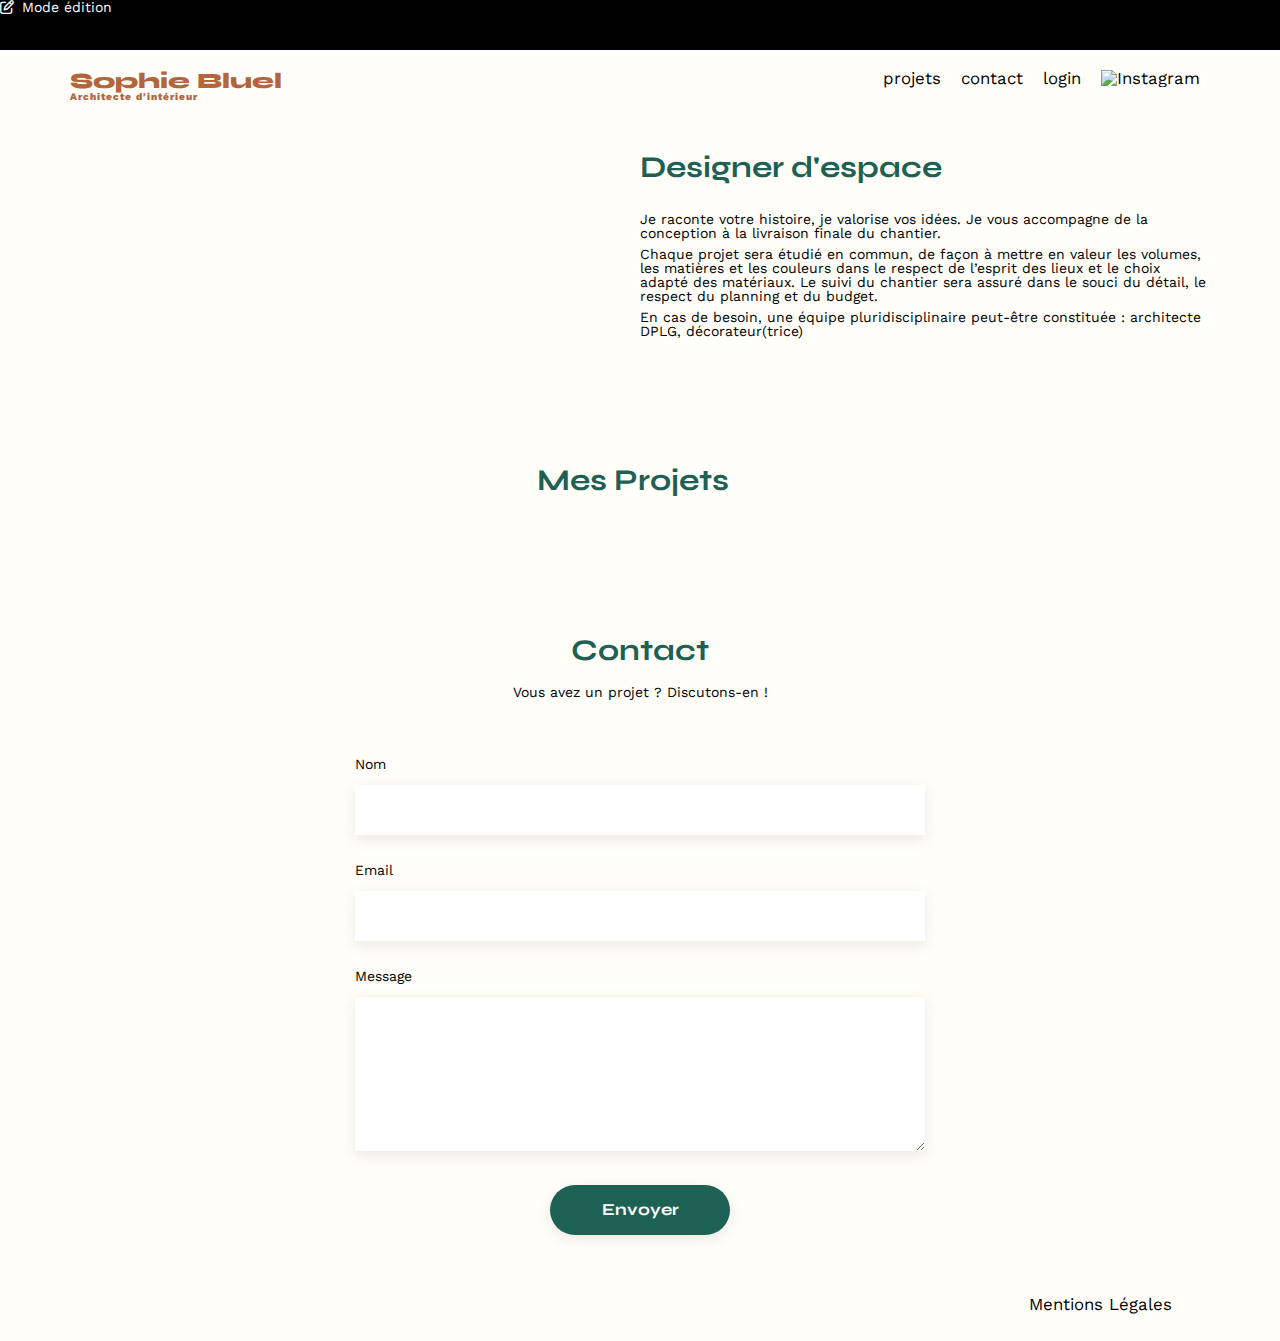
==== FrontEnd/index.html @ 1235c425 "add div "projets" for css" ====
<!DOCTYPE html>
<html lang="fr">

<head>
	<meta charset="UTF-8">
	<title>Sophie Bluel - Architecte d'intérieur</title>
	<meta name="viewport" content="width=device-width, initial-scale=1.0">
	<link rel="preconnect" href="https://fonts.googleapis.com">
	<link rel="preconnect" href="https://fonts.gstatic.com" crossorigin>
	<link href="https://fonts.googleapis.com/css2?family=Syne:wght@700;800&family=Work+Sans&display=swap"
		rel="stylesheet">
	<link rel="stylesheet" href="https://cdnjs.cloudflare.com/ajax/libs/font-awesome/6.0.0-beta3/css/all.min.css">
	<meta name="description" content="">
	<link rel="stylesheet" href="./assets/style.css">
	<script src="./js/app.js" defer></script>

</head>

<body>
	<div class="edit">
		<p><i class="fa-regular fa-pen-to-square"></i>Mode édition</p>
	</div>
	<aside id="modal" class="modal" aria-hidden="true" role="dialog" aria-labelledby="titlemodal" style="display: none">
		<div class="modal-wrapper">
			<button id="close-modal"><i class="fa-solid fa-xmark"></i></button>
			<h3 id="titlemodal">Galerie photo</h3>
			<div class="gallery-modal"></div>
			<div class="border-line"></div>
			<button class="add-photo-button">Ajouter une photo</button>
		</div>
	</aside>
	<header>
		<h1>Sophie Bluel <span>Architecte d'intérieur</span></h1>
		<nav>
			<ul>
				<li><a href="#portfolio">projets</a></li>
				<li><a href="#contact">contact</a></li>
				<li class="active"><a id="login-button" href="./login.html">login</a></li>
				<li><img src="./assets/icons/instagram.png" alt="Instagram"></li>
			</ul>
		</nav>
	</header>
	<main>
		<section id="introduction">
			<figure>
				<img src="./assets/images/sophie-bluel.png" alt="">
			</figure>
			<article>
				<h2>Designer d'espace</h2>
				<p>Je raconte votre histoire, je valorise vos idées. Je vous accompagne de la conception à la livraison
					finale du chantier.</p>
				<p>Chaque projet sera étudié en commun, de façon à mettre en valeur les volumes, les matières et les
					couleurs dans le respect de l’esprit des lieux et le choix adapté des matériaux. Le suivi du
					chantier sera assuré dans le souci du détail, le respect du planning et du budget.</p>
				<p>En cas de besoin, une équipe pluridisciplinaire peut-être constituée : architecte DPLG,
					décorateur(trice)</p>
			</article>
		</section>
		<section id="portfolio">
			<div class="projets">
				<h2>Mes Projets</h2>
			</div>
			
			<div class="filtersContainer">
			</div>
			<div class="gallery">
			</div>
		</section>
		<section id="contact">
			<h2>Contact</h2>
			<p>Vous avez un projet ? Discutons-en !</p>
			<form action="#" method="post">
				<label for="name">Nom</label>
				<input type="text" name="name" id="name">
				<label for="email">Email</label>
				<input type="email" name="email" id="email">
				<label for="message">Message</label>
				<textarea name="message" id="message" cols="30" rows="10"></textarea>
				<input type="submit" value="Envoyer">
			</form>
		</section>
	</main>

	<footer>
		<nav>
			<ul>
				<li>Mentions Légales</li>
			</ul>
		</nav>
	</footer>
</body>

</html>
---- FrontEnd/assets/style.css ----
/* http://meyerweb.com/eric/tools/css/reset/
   v2.0 | 20110126
   License: none (public domain)
*/

* {
	box-sizing: border-box;
}


html,
body,
div,
span,
applet,
object,
iframe,
h1,
h2,
h3,
h4,
h5,
h6,
p,
blockquote,
pre,
a,
abbr,
acronym,
address,
big,
cite,
code,
del,
dfn,
em,
img,
ins,
kbd,
q,
s,
samp,
small,
strike,
strong,
sub,
sup,
tt,
var,
b,
u,
i,
center,
dl,
dt,
dd,
ol,
ul,
li,
fieldset,
form,
label,
legend,
table,
caption,
tbody,
tfoot,
thead,
tr,
th,
td,
article,
aside,
canvas,
details,
embed,
figure,
figcaption,
footer,
header,
hgroup,
menu,
nav,
output,
ruby,
section,
summary,
time,
mark,
audio,
video {
	margin: 0;
	padding: 0;
	border: 0;
	font-size: 100%;
	font: inherit;
	vertical-align: baseline;
}

/* HTML5 display-role reset for older browsers */
article,
aside,
details,
figcaption,
figure,
footer,
header,
hgroup,
menu,
nav,
section {
	display: block;
}

body {
	line-height: 1;
	background-color: #fffef8;
}

ol,
ul {
	list-style: none;
}

blockquote,
q {
	quotes: none;
}

blockquote:before,
blockquote:after,
q:before,
q:after {
	content: '';
	content: none;
}

table {
	border-collapse: collapse;
	border-spacing: 0;
}

/** end reset css**/
body {
	max-width: 1140px;
	margin: auto;
	font-family: 'Work Sans';
	font-size: 14px;
	margin-top: 70px;

}

header {
	display: flex;
	justify-content: space-between;
	margin: 50px 0
}

section {
	margin: 50px 0
}

h1 {
	display: flex;
	flex-direction: column;
	font-family: 'Syne';
	font-size: 22px;
	font-weight: 800;
	color: #B1663C
}

h1>span {
	font-family: 'Work Sans';
	font-size: 10px;
	letter-spacing: 0.1em;
	;
}

h2 {
	font-family: 'Syne';
	font-weight: 700;
	font-size: 30px;
	color: #1D6154
}

nav ul {
	display: flex;
	align-items: center;
	list-style-type: none;
}

nav a {
	text-decoration: none;
	color: inherit;
}

nav li {
	padding: 0 10px;
	font-size: 1.2em;

}

li:hover {
	color: #B1663C;
}

#introduction {
	display: flex;
	align-items: center;
}

#introduction figure {
	flex: 1
}

#introduction img {
	display: block;
	margin: auto;
	width: 80%;
}

#introduction article {
	flex: 1
}

#introduction h2 {
	margin-bottom: 1em;
}

#introduction p {
	margin-bottom: 0.5em;
}

.projets {
	display: flex;
	align-items: center;
	justify-content: center;
	padding: 5em;


}

.projets h2 {
	text-align: center;
	margin-right: 15px;

}

.projets a {
	margin-left: 10px;
	text-decoration: none;
    color: inherit; 
}

.projets a:hover {
	color: #B1663C;
}

/* ADDING PART */
.filtersContainer {
	display: flex;
	justify-content: center;
	gap: 10px;
	border-radius: 5px;
	padding: 10px;
}

.filtersContainer>* {
	padding: 9px 1em;
	border: 1px solid #1D6154;
	border-radius: 25px;
	font-family: 'Syne';
	color: #1D6154;
	cursor: pointer;
}

.filtersContainer>*:hover {
	background-color: #1D6154;
	color: white;
}

#error-message {
	display: none;
	color: red;
	font-size: 14px;
	margin-top: 15px;
	text-align: center;
}

.edit {
	background-color: black;
	height: 50px;
	width: 100%;
	justify-content: center;
	align-items: center;
	position: absolute;
	top: 0;
	left: 0;
	color: white;

}

.edit p {
    display: flex;
    align-items: center;
}

.edit i {
    margin-right: 8px; /* Espace entre l'icône et le texte */
}


.gallery {
	width: 100%;
	display: grid;
	grid-template-columns: 1fr 1fr 1fr;
	grid-column-gap: 20px;
	grid-row-gap: 20px;
}

.gallery img {
	width: 100%;
}


.modal {
	position: fixed;
	top: 0;
	left: 0;
	width: 100%;
	height: 100%;
	background: #0000004D;
	display: flex;
	align-items: center;
	justify-content: center;
	display: none;

	#titlemodal {
		font-family: 'Work Sans';
		font-weight: 400;
		font-size: 26px;
		padding-top: 40px;
		padding-bottom: 46px;
		text-align: center;
		
	}
}

.modal-wrapper {
	display: flex;
	flex-direction: column;
	align-items: center;
	position: relative;
	overflow: auto;
	width: 590px;
	max-width: calc(100% - 40px);
	max-height: calc(100vh - 20px);
	padding: 20px;
	background-color: #fff;
	box-shadow: 0 4px 6px rgba(0, 0, 0, 0.1);
	border-radius: 10px;
}


.gallery-modal {
	display: grid;
	grid-template-columns: repeat(5, 1fr);
	gap: 10px;
	justify-content: center;
	grid-column-gap: 6px;
	grid-row-gap: 25px;
	margin-bottom: 30px;
	width: 419px;
}

.gallery-modal figure {
	position: relative;
	margin: 0;
}

.gallery-modal img {
	width: 100%;
	height: auto;
}

.border-line {
	border: 1px solid #b3b3b3;
	width: 420px;
	margin: 38px 0;
}

.add-photo-button {
	display: flex;
	margin-bottom: 25px;
	background-color: #1D6154;
	color: white;
	cursor: pointer;
	padding: 10px 3em;
	border: none;
	border-radius: 25px;
	font-family: 'Syne';
	font-size: 14px;
}

.delete-icon {
	position: absolute;
	top: 5px;
	right: 5px;
	background: black;
	border-radius: 2px;
	color: white;
	padding: 5px;
	cursor: pointer;
}

#close-modal {
	position: absolute;
	top: 26px;
	right: 26px;
	background: transparent;
	border: none;

}









#contact {
	width: 50%;
	margin: auto;
}

#contact>* {
	text-align: center;

}

#contact h2 {
	margin-bottom: 20px;
}

#contact form {
	text-align: left;
	margin-top: 30px;
	display: flex;
	flex-direction: column;
}

#contact input {
	height: 50px;
	font-size: 1.2em;
	border: none;
	box-shadow: 0px 4px 14px rgba(0, 0, 0, 0.09);
}

#contact label {
	margin: 2em 0 1em 0;
}

#contact textarea {
	border: none;
	box-shadow: 0px 4px 14px rgba(0, 0, 0, 0.09);
}

input[type="submit"] {
	font-family: 'Syne';
	font-weight: 700;
	color: white;
	background-color: #1D6154;
	margin: 2em auto;
	width: 180px;
	text-align: center;
	border-radius: 60px;
}

footer nav ul {
	display: flex;
	justify-content: flex-end;
	margin: 2em
}
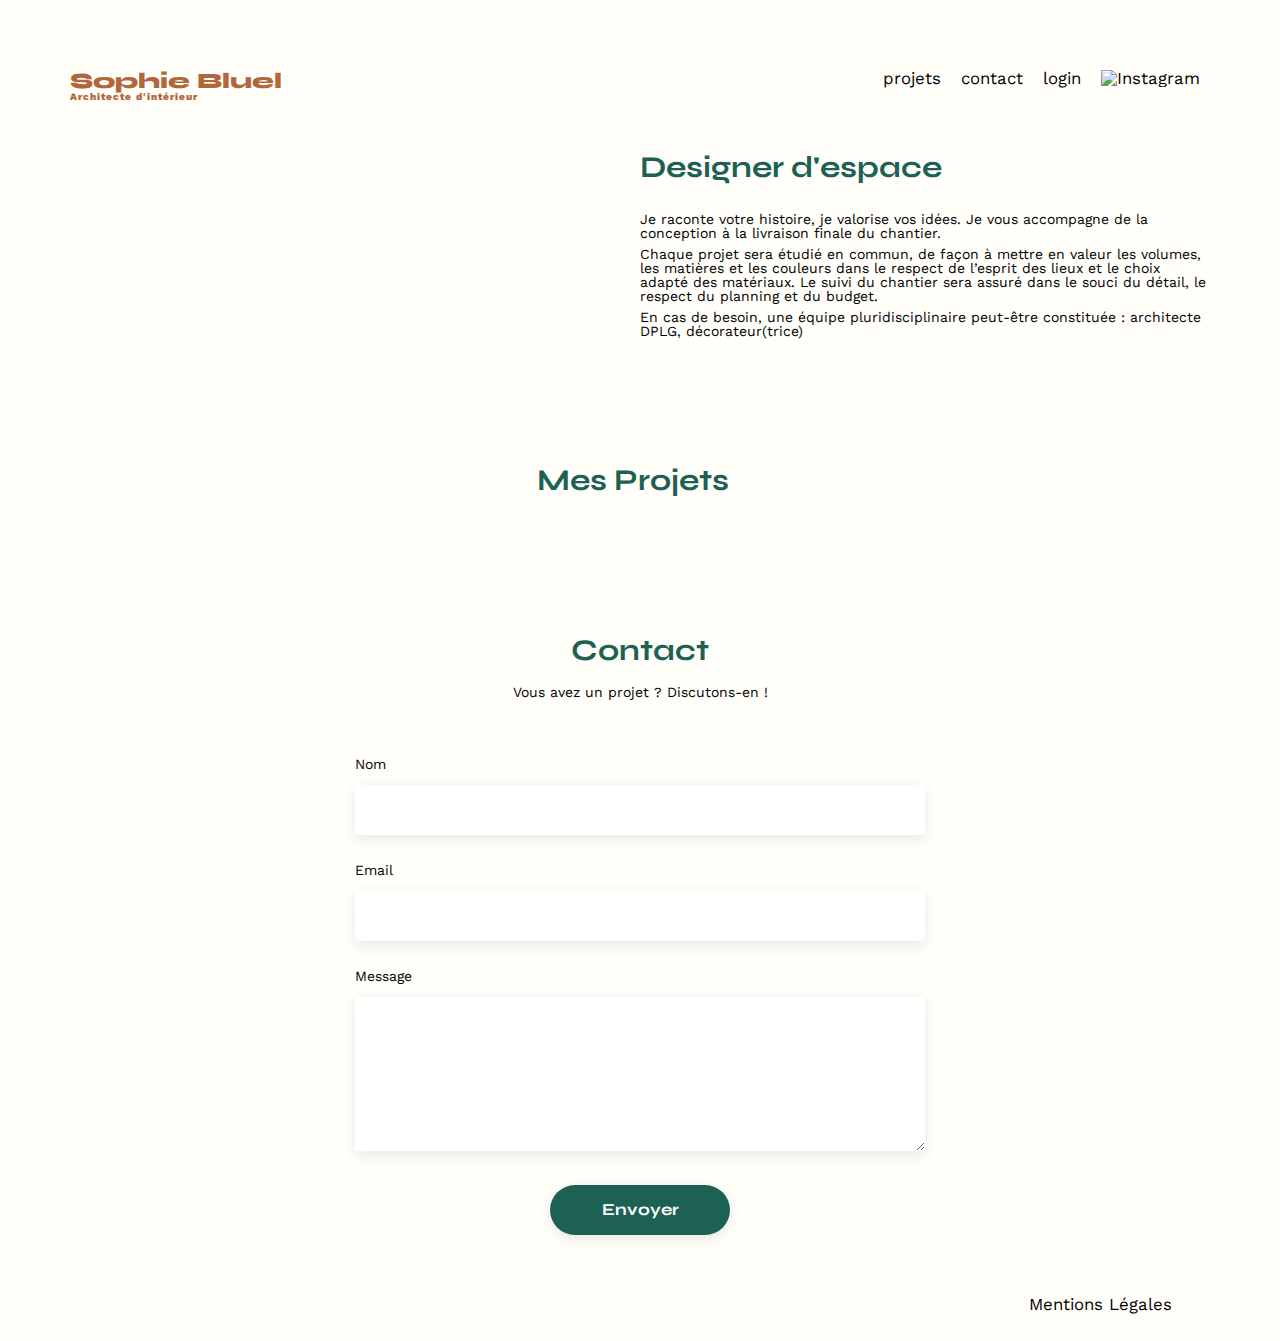
==== commit 9cc5fd74: "add comments for addwork" ====
--- a/FrontEnd/index.html
+++ b/FrontEnd/index.html
@@ -29,6 +29,35 @@
 			<button class="add-photo-button">Ajouter une photo</button>
 		</div>
 	</aside>
+
+	<!-- <aside id="modalAddWork" class="modal" aria-hidden="true" role="dialog" style="display: none">
+		<div class="modal-wrapper">
+			<button class="back-modal"><i class="fa-solid fa-arrow-left"></i></i></button>
+			<button id="close-modal"><i class="fa-solid fa-xmark"></i></button>
+
+			<h3>Ajout photo</h3>
+			<form id="formAddWork">
+				<div class="containerAddPhoto">
+					<i class="fa-regular fa-image"></i>
+					<label for="file" class="labelFile">+ Ajouter photo</label>
+					<p>jpg, png : 4mo max</p>
+					<input type="file" name="image" id="file" accept="image/jpg, image/png" required
+						style="display: none;">
+					<img id="previewImage" src="#" alt="Aperçu de l'image" style="display: none;">
+				</div>
+				<label for="title">Titre</label>
+				<input type="text" name="title" id="title" required>
+				<label for="categoryInput">Catégorie</label>
+				<select id="categoryInput" name="category" required></select>
+				<div class="border-line"></div>
+				<button type="submit" id="addWorkButton">Valider</button>
+			</form>
+		</div>
+	</aside> -->
+
+
+
+	
 	<header>
 		<h1>Sophie Bluel <span>Architecte d'intérieur</span></h1>
 		<nav>
@@ -56,16 +85,18 @@
 					décorateur(trice)</p>
 			</article>
 		</section>
+		
+		
 		<section id="portfolio">
 			<div class="projets">
 				<h2>Mes Projets</h2>
 			</div>
-			
-			<div class="filtersContainer">
-			</div>
-			<div class="gallery">
-			</div>
+
+			<div class="filtersContainer"></div>
+			<div class="gallery"></div>
 		</section>
+		
+		
 		<section id="contact">
 			<h2>Contact</h2>
 			<p>Vous avez un projet ? Discutons-en !</p>
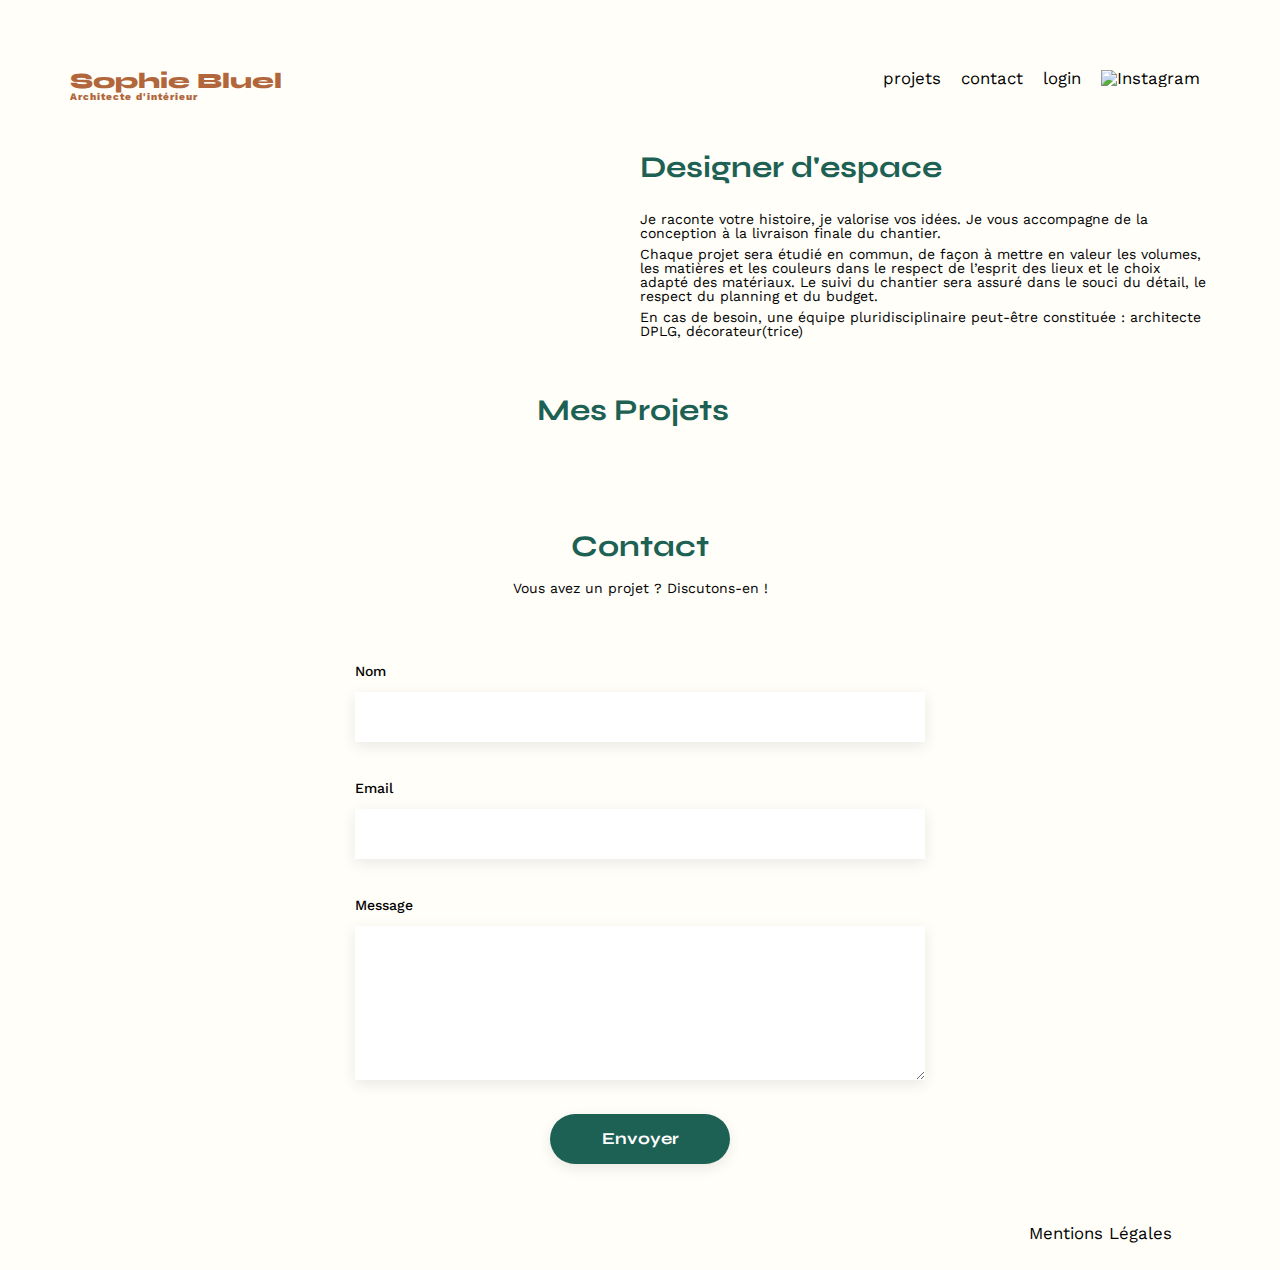
==== commit cf81ca22: "add script modal.js" ====
--- a/FrontEnd/index.html
+++ b/FrontEnd/index.html
@@ -13,6 +13,7 @@
 	<meta name="description" content="">
 	<link rel="stylesheet" href="./assets/style.css">
 	<script src="./js/app.js" defer></script>
+	<script src="./js/modal.js" defer></script>
 
 </head>
 
@@ -30,12 +31,11 @@
 		</div>
 	</aside>
 
-	<!-- <aside id="modalAddWork" class="modal" aria-hidden="true" role="dialog" style="display: none">
+	<aside id="modalAddWork" class="modal" aria-hidden="true" role="dialog" aria-labelledby="titlemodal" style="display: none">
 		<div class="modal-wrapper">
 			<button class="back-modal"><i class="fa-solid fa-arrow-left"></i></i></button>
-			<button id="close-modal"><i class="fa-solid fa-xmark"></i></button>
-
-			<h3>Ajout photo</h3>
+			<button id="close-modal-add-work"><i class="fa-solid fa-xmark"></i></button>
+			<h3 id="titlemodal">Ajout photo</h3>
 			<form id="formAddWork">
 				<div class="containerAddPhoto">
 					<i class="fa-regular fa-image"></i>
@@ -53,7 +53,7 @@
 				<button type="submit" id="addWorkButton">Valider</button>
 			</form>
 		</div>
-	</aside> -->
+	</aside>
 
 
 
--- a/FrontEnd/assets/style.css
+++ b/FrontEnd/assets/style.css
@@ -235,8 +235,7 @@
 	display: flex;
 	align-items: center;
 	justify-content: center;
-	padding: 5em;
-
+	margin: 3em 0em 2em;
 
 }
 
@@ -249,20 +248,20 @@
 .projets a {
 	margin-left: 10px;
 	text-decoration: none;
-    color: inherit; 
+	color: inherit;
 }
 
 .projets a:hover {
 	color: #B1663C;
 }
 
-/* ADDING PART */
+
 .filtersContainer {
 	display: flex;
 	justify-content: center;
 	gap: 10px;
 	border-radius: 5px;
-	padding: 10px;
+	padding: 1em;
 }
 
 .filtersContainer>* {
@@ -301,12 +300,13 @@
 }
 
 .edit p {
-    display: flex;
-    align-items: center;
+	display: flex;
+	align-items: center;
 }
 
 .edit i {
-    margin-right: 8px; /* Espace entre l'icône et le texte */
+	margin-right: 8px;
+	/* Espace entre l'icône et le texte */
 }
 
 
@@ -322,6 +322,8 @@
 	width: 100%;
 }
 
+
+/***********************MODAL*********************/
 
 .modal {
 	position: fixed;
@@ -339,10 +341,10 @@
 		font-family: 'Work Sans';
 		font-weight: 400;
 		font-size: 26px;
-		padding-top: 40px;
-		padding-bottom: 46px;
+		padding-top: 36px;
+		padding-bottom: 42px;
 		text-align: center;
-		
+
 	}
 }
 
@@ -355,7 +357,7 @@
 	width: 590px;
 	max-width: calc(100% - 40px);
 	max-height: calc(100vh - 20px);
-	padding: 20px;
+	padding: 16px;
 	background-color: #fff;
 	box-shadow: 0 4px 6px rgba(0, 0, 0, 0.1);
 	border-radius: 10px;
@@ -365,11 +367,10 @@
 .gallery-modal {
 	display: grid;
 	grid-template-columns: repeat(5, 1fr);
-	gap: 10px;
 	justify-content: center;
-	grid-column-gap: 6px;
+	grid-column-gap: 9px;
 	grid-row-gap: 25px;
-	margin-bottom: 30px;
+	margin-bottom: 16px;
 	width: 419px;
 }
 
@@ -390,16 +391,30 @@
 }
 
 .add-photo-button {
-	display: flex;
-	margin-bottom: 25px;
+	display: block;
+	margin-left: auto;
+	margin-right: auto;
+	font-family: "Syne";
+	font-size: 14px;
+	font-weight: 700;
 	background-color: #1D6154;
 	color: white;
+	border-radius: 60px;
+	width: 237px;
+	height: 36px;
+	margin-bottom: 16px;
 	cursor: pointer;
-	padding: 10px 3em;
-	border: none;
-	border-radius: 25px;
-	font-family: 'Syne';
-	font-size: 14px;
+	border: none;
+	transition: background-color 0.3s, color 0.3s, border 0.3s;
+}
+
+
+
+.add-photo-button:hover {
+	background-color: white;
+	;
+	color: #1d6154;
+	border: 1px solid #1d6154;
 }
 
 .delete-icon {
@@ -419,16 +434,121 @@
 	right: 26px;
 	background: transparent;
 	border: none;
-
-}
-
-
-
-
-
-
-
-
+	font-size: 1.2rem;
+	color: #333;
+
+}
+
+#close-modal-add-work {
+	position: absolute;
+	top: 26px;
+	right: 26px;
+	background: transparent;
+	border: none;
+	font-size: 1.2rem;
+	color: #333;
+}
+
+.back-modal {
+	position: absolute;
+	top: 10px;
+	left: 10px;
+	background: none;
+	border: none;
+	font-size: 1.5rem;
+	color: #333;
+	cursor: pointer;
+}
+
+.fa-arrow-left {
+	font-size: 22px;
+	margin: 16px 0px 0 20px;
+}
+
+
+#addWorkButton {
+	display: block;
+	margin-left: auto;
+	margin-right: auto;
+	font-family: "Syne";
+	font-size: 14px;
+	font-weight: 700;
+	background-color: #a7a7a7;
+	color: white;
+	border-radius: 60px;
+	width: 237px;
+	height: 36px;
+	margin-bottom: 16px;
+	cursor: pointer;
+	border: none;
+	transition: background-color 0.3s, color 0.3s, border 0.3s;
+}
+
+#addWorkButton:hover {
+	background-color: white;
+	color: #1d6154;
+	border: 1px solid #1d6154;
+}
+
+#formAddWork {
+	display: flex;
+	flex-direction: column;
+	gap: 8px;
+}
+
+#formAddWork input[type="text"],
+#formAddWork select {
+	padding: 18px;
+}
+
+.containerAddPhoto {
+	display: flex;
+	flex-direction: column;
+	align-items: center;
+	gap: 7px;
+	background-color: #e8f1f6;
+	padding: 19px;
+	border-radius: 3px;
+	margin-bottom: 9px;
+}
+
+.containerAddPhoto p {
+	font-size: 12px;
+}
+
+#previewImage {
+	max-height: 160px;
+}
+
+.labelFile {
+	color: #306685;
+	background-color: #cbd6dc;
+	padding: 10px 33px;
+	border-radius: 50px;
+}
+
+label {
+	font-size: 14px;
+	font-weight: 500;
+	padding-top: 11px;
+}
+
+
+
+#categoryInput,
+#title {
+	border: none;
+	background: #fff;
+	box-shadow: 0px 4px 14px 0px rgba(0, 0, 0, 0.09);
+}
+
+.fa-image {
+	font-size: 76px;
+	color: #cbd6dc;
+	margin: 0;
+}
+
+/********************MODAL END***********************/
 
 #contact {
 	width: 50%;
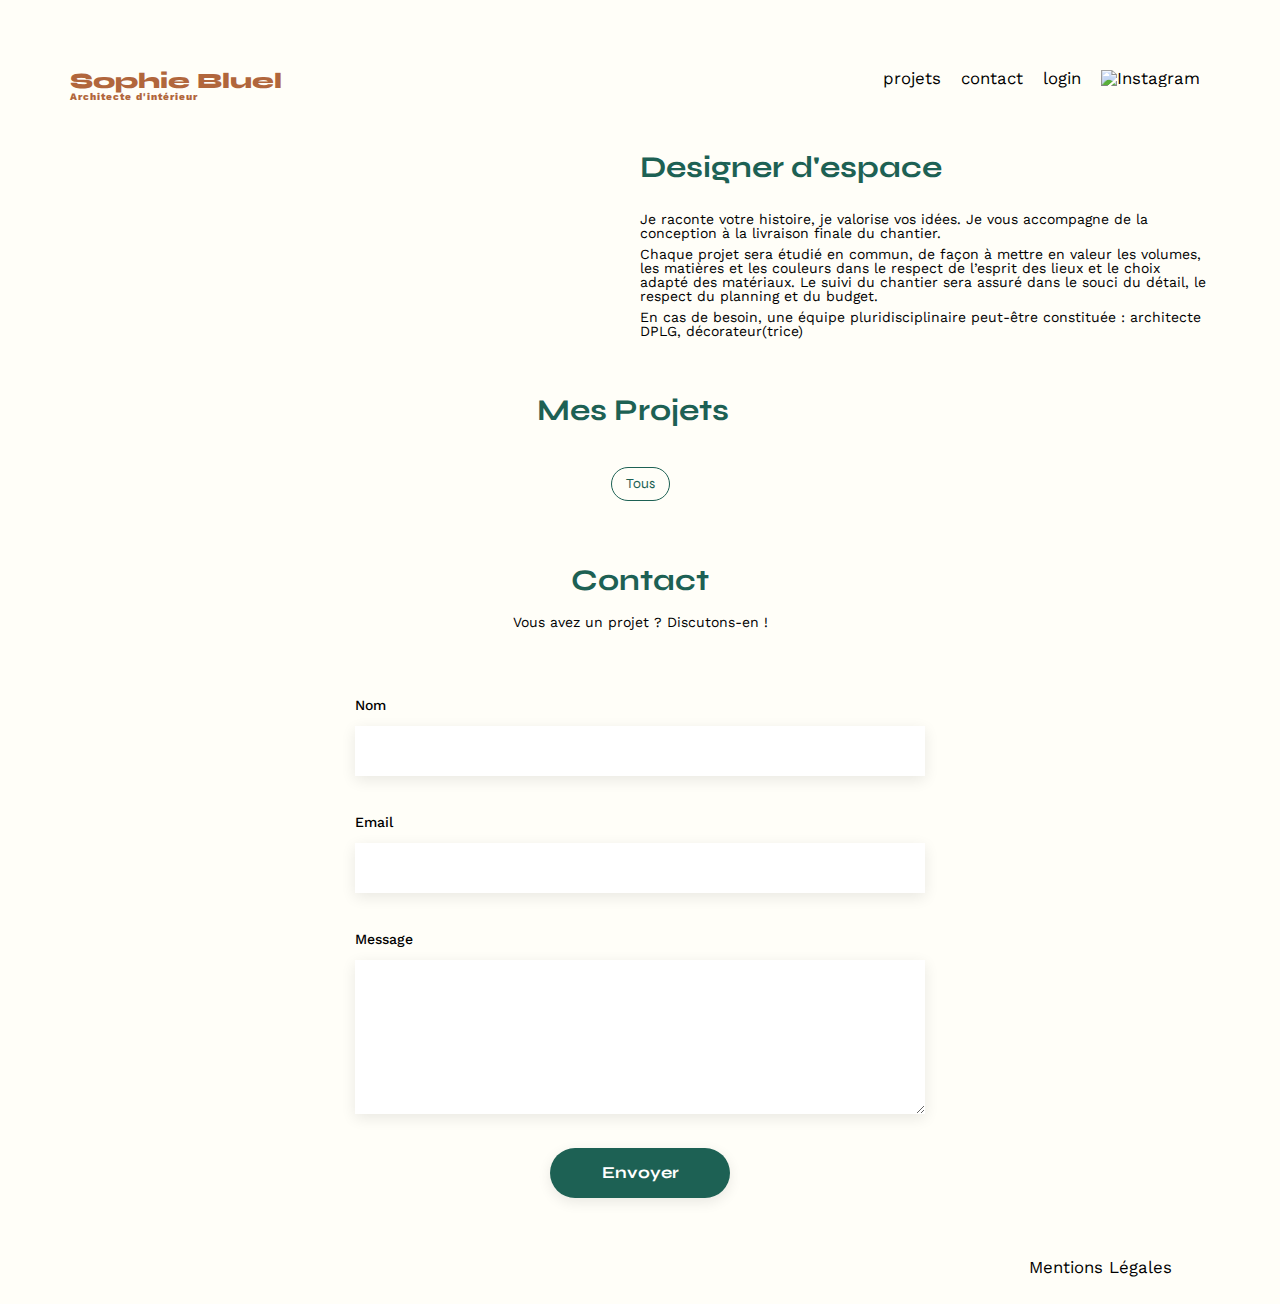
==== commit 1e0e01e2: "refacto" ====
--- a/FrontEnd/index.html
+++ b/FrontEnd/index.html
@@ -12,6 +12,7 @@
 	<link rel="stylesheet" href="https://cdnjs.cloudflare.com/ajax/libs/font-awesome/6.0.0-beta3/css/all.min.css">
 	<meta name="description" content="">
 	<link rel="stylesheet" href="./assets/style.css">
+	<script src="./js/api.js" defer></script>
 	<script src="./js/app.js" defer></script>
 	<script src="./js/modal.js" defer></script>
 
--- a/FrontEnd/assets/style.css
+++ b/FrontEnd/assets/style.css
@@ -518,6 +518,7 @@
 
 #previewImage {
 	max-height: 160px;
+	/* position: absolute; */
 }
 
 .labelFile {
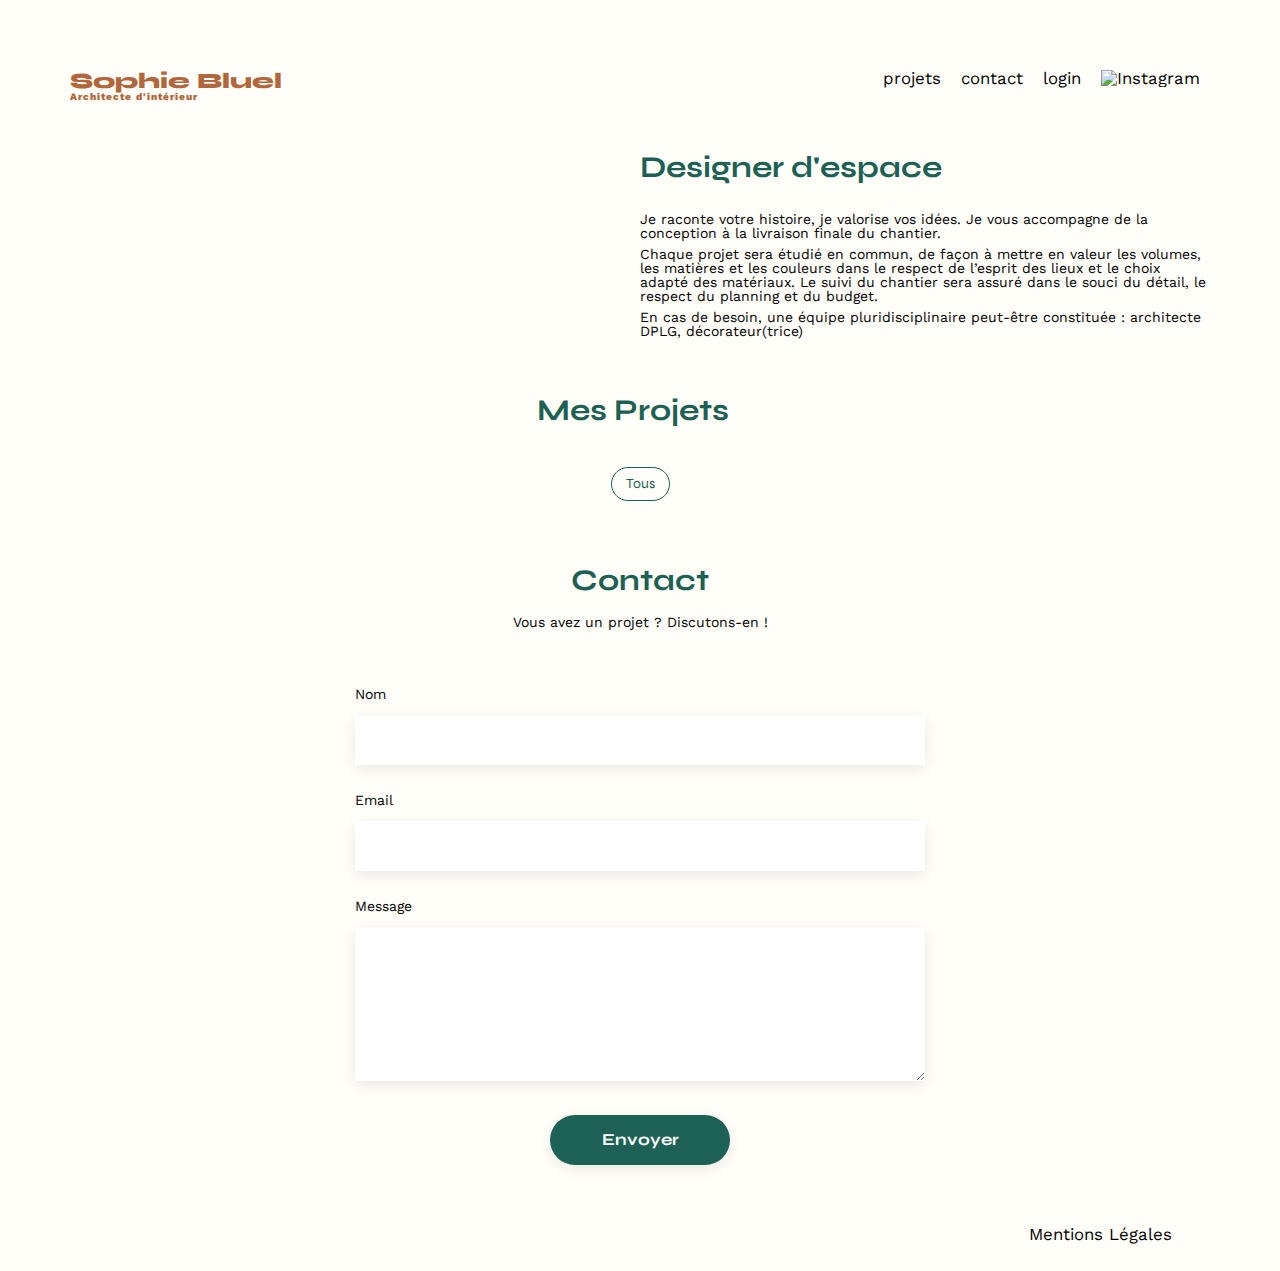
==== commit c924804b: "hide upload button + preview image + add upload html for form" ====
--- a/FrontEnd/index.html
+++ b/FrontEnd/index.html
@@ -38,10 +38,12 @@
 			<button id="close-modal-add-work"><i class="fa-solid fa-xmark"></i></button>
 			<h3 id="titlemodal">Ajout photo</h3>
 			<form id="formAddWork">
-				<div class="containerAddPhoto">
-					<i class="fa-regular fa-image"></i>
-					<label for="file" class="labelFile">+ Ajouter photo</label>
-					<p>jpg, png : 4mo max</p>
+				<div class="containerAddPhoto" id="containerAddPhoto">
+					<label for="file" id="uploadLabel" class="labelFile">
+						<i class="fa-regular fa-image"></i>
+						<p>+ Ajouter photo</p>
+						<span>jpg, png : 4mo max</span>
+					</label>
 					<input type="file" name="image" id="file" accept="image/jpg, image/png" required
 						style="display: none;">
 					<img id="previewImage" src="#" alt="Aperçu de l'image" style="display: none;">
--- a/FrontEnd/assets/style.css
+++ b/FrontEnd/assets/style.css
@@ -306,7 +306,7 @@
 
 .edit i {
 	margin-right: 8px;
-	/* Espace entre l'icône et le texte */
+	
 }
 
 
@@ -473,7 +473,7 @@
 	font-family: "Syne";
 	font-size: 14px;
 	font-weight: 700;
-	background-color: #a7a7a7;
+	background-color: #1d6154;
 	color: white;
 	border-radius: 60px;
 	width: 237px;
@@ -503,13 +503,15 @@
 
 .containerAddPhoto {
 	display: flex;
-	flex-direction: column;
-	align-items: center;
-	gap: 7px;
+	position: relative;
+	justify-content: center;
+	align-items: center;
 	background-color: #e8f1f6;
-	padding: 19px;
-	border-radius: 3px;
 	margin-bottom: 9px;
+	overflow: hidden;
+	width: 100%;
+    height: 200px;
+
 }
 
 .containerAddPhoto p {
@@ -517,21 +519,36 @@
 }
 
 #previewImage {
-	max-height: 160px;
-	/* position: absolute; */
-}
-
-.labelFile {
-	color: #306685;
-	background-color: #cbd6dc;
-	padding: 10px 33px;
-	border-radius: 50px;
-}
-
-label {
-	font-size: 14px;
-	font-weight: 500;
-	padding-top: 11px;
+    max-width: 100%;
+    max-height: 100%;
+    object-fit: cover;
+    display: none;
+}
+
+#uploadLabel {
+	display: flex;
+    flex-direction: column;
+    align-items: center;
+    justify-content: center;
+    cursor: pointer;
+}
+
+#uploadLabel.hidden {
+    display: none;
+}
+
+
+label p {
+	background-color: #aebac1;
+	color: white;
+	border-radius: 60px;
+	padding: 10px 30px;
+	margin: 10px 16px
+
+}
+
+label span {
+	font-size: 10px;
 }
 
 
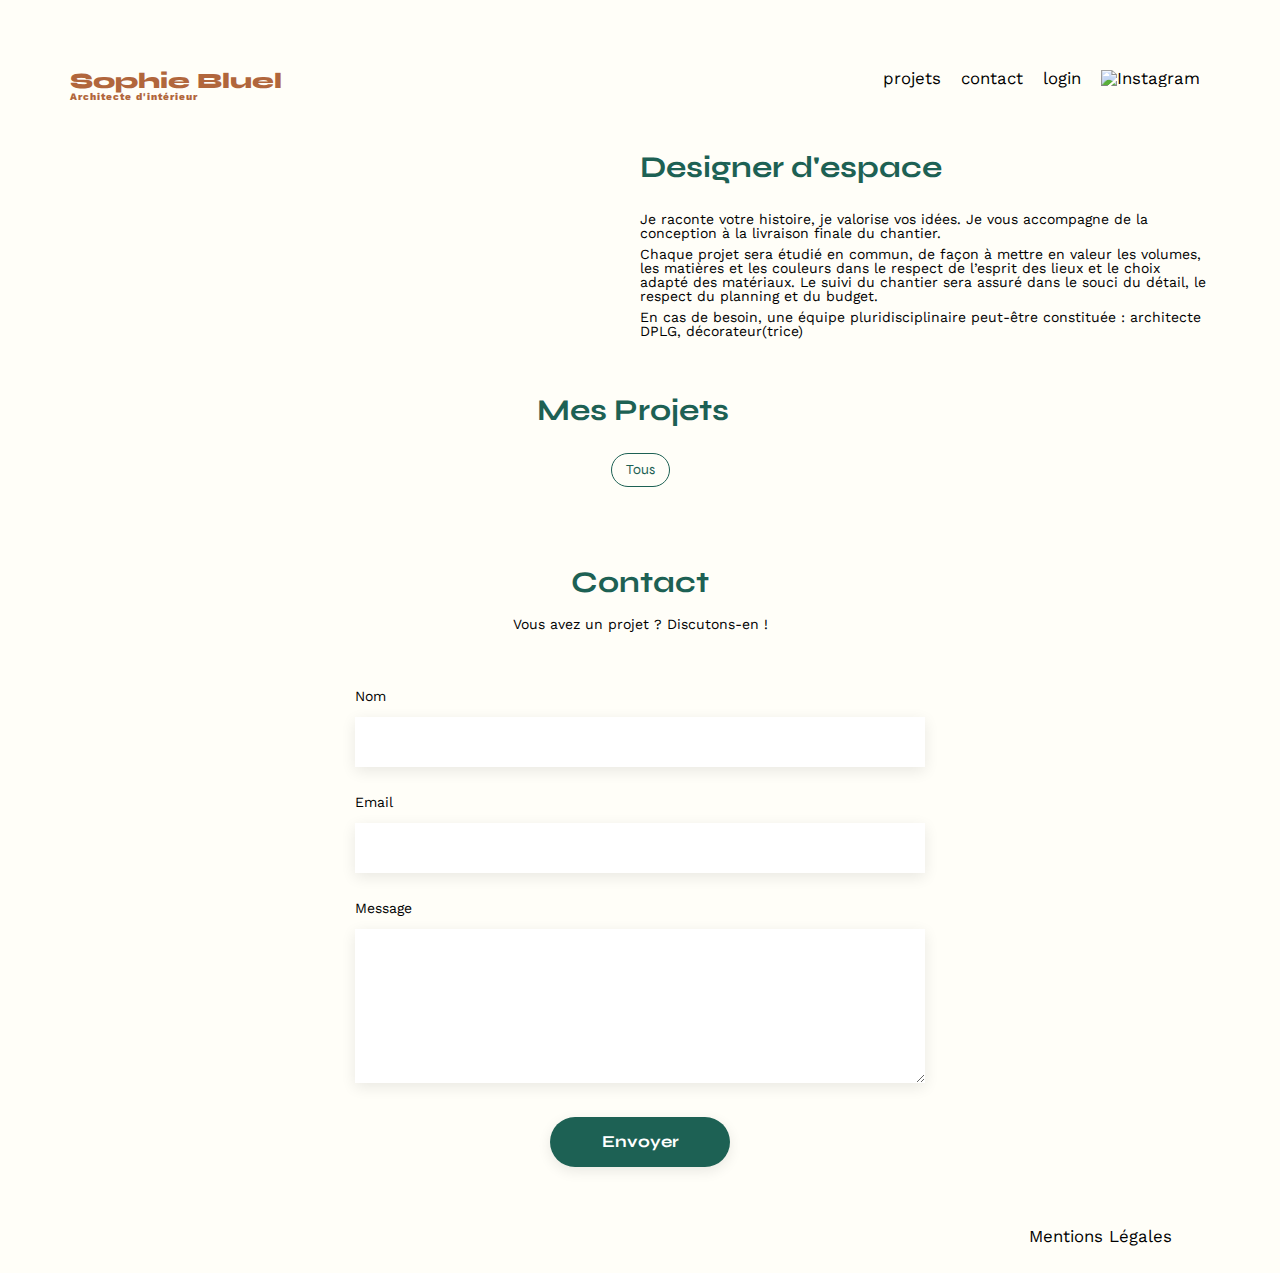
==== commit 93502efd: "dynamic delete and gallery refresh + refactor" ====
--- a/FrontEnd/index.html
+++ b/FrontEnd/index.html
@@ -34,7 +34,7 @@
 
 	<aside id="modalAddWork" class="modal" aria-hidden="true" role="dialog" aria-labelledby="titlemodal" style="display: none">
 		<div class="modal-wrapper">
-			<button class="back-modal"><i class="fa-solid fa-arrow-left"></i></i></button>
+			<button class="back-modal"><i class="fa-solid fa-arrow-left"></i></button>
 			<button id="close-modal-add-work"><i class="fa-solid fa-xmark"></i></button>
 			<h3 id="titlemodal">Ajout photo</h3>
 			<form id="formAddWork">
@@ -57,10 +57,6 @@
 			</form>
 		</div>
 	</aside>
-
-
-
-	
 	<header>
 		<h1>Sophie Bluel <span>Architecte d'intérieur</span></h1>
 		<nav>
--- a/FrontEnd/assets/style.css
+++ b/FrontEnd/assets/style.css
@@ -231,12 +231,15 @@
 	margin-bottom: 0.5em;
 }
 
+
+/*ACCUEIL*/
+
 .projets {
-	display: flex;
-	align-items: center;
+	text-align: center;
+	margin-bottom: 2em;
 	justify-content: center;
-	margin: 3em 0em 2em;
-
+	display: flex;
+	align-items: center;
 }
 
 .projets h2 {
@@ -244,7 +247,6 @@
 	margin-right: 15px;
 
 }
-
 .projets a {
 	margin-left: 10px;
 	text-decoration: none;
@@ -255,13 +257,11 @@
 	color: #B1663C;
 }
 
-
 .filtersContainer {
 	display: flex;
 	justify-content: center;
 	gap: 10px;
-	border-radius: 5px;
-	padding: 1em;
+	margin-bottom: 30px;
 }
 
 .filtersContainer>* {
@@ -278,6 +278,8 @@
 	color: white;
 }
 
+/*LOGIN*/
+
 #error-message {
 	display: none;
 	color: red;
@@ -286,9 +288,17 @@
 	text-align: center;
 }
 
+#forgot-password a {
+	text-decoration: none;
+	color: inherit;
+	
+}
+
+/*ADMIN PART*/
+
 .edit {
 	background-color: black;
-	height: 50px;
+	height: 40px;
 	width: 100%;
 	justify-content: center;
 	align-items: center;
@@ -323,7 +333,7 @@
 }
 
 
-/***********************MODAL*********************/
+/*MODAL*/
 
 .modal {
 	position: fixed;
@@ -566,7 +576,7 @@
 	margin: 0;
 }
 
-/********************MODAL END***********************/
+/********************END***********************/
 
 #contact {
 	width: 50%;
